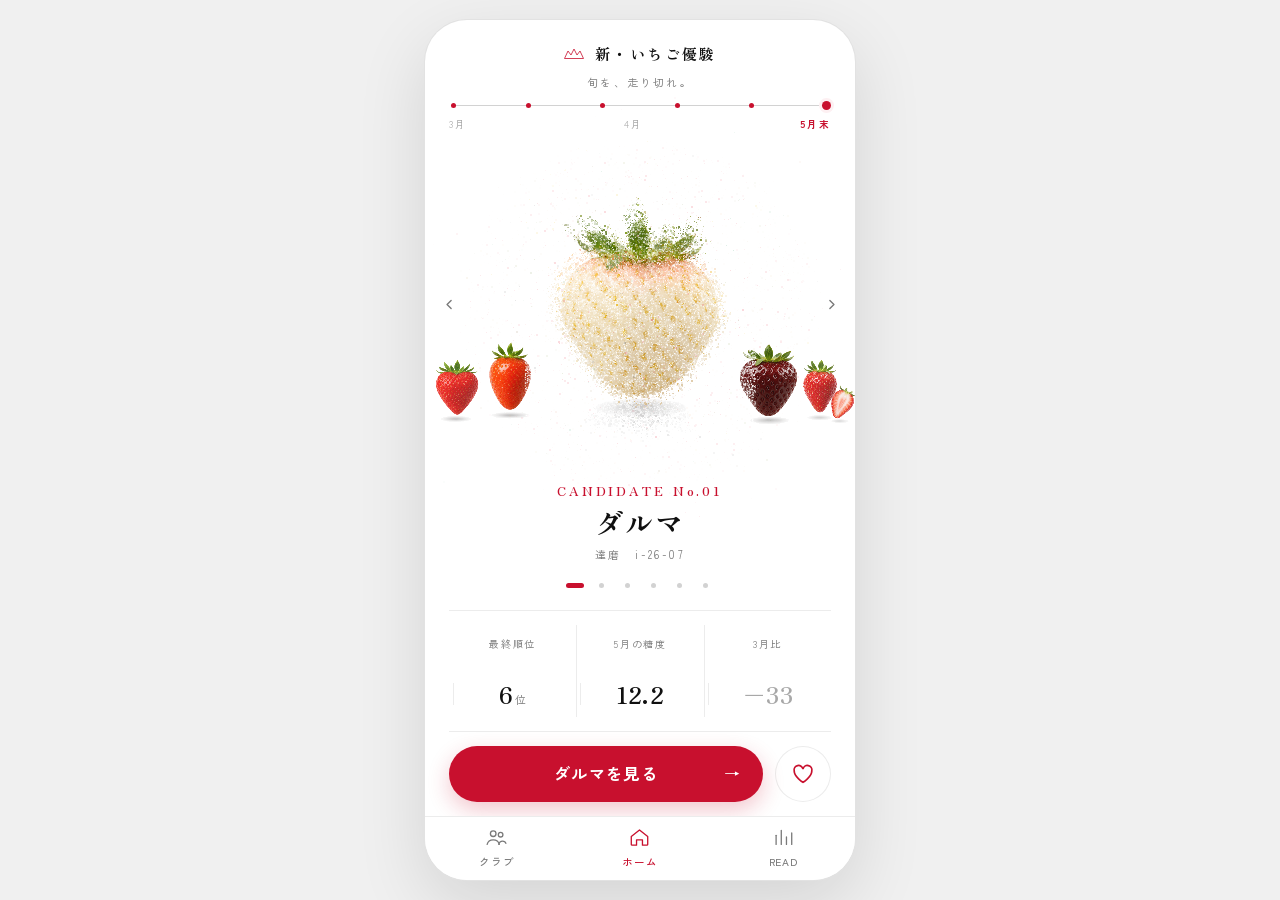
==== index.html @ 38592ac4 "いちご券を「購入する」に、クラブの記事とオーナーズクラブ会員証を追加 ・券は発行→購入。1口10円・100口＝¥1,000（券面の「合計100口 ★★★1,000円」と辻褄を合わせた）。   当たって" ====
<!DOCTYPE html>
<html lang="ja">
<head>
<meta charset="utf-8">
<meta name="viewport" content="width=device-width,initial-scale=1,viewport-fit=cover,maximum-scale=1,minimum-scale=1,user-scalable=no">
<meta name="theme-color" content="#ffffff">
<title>新・いちご優駿 ｜ 旬を、走り切れ。</title>
<link rel="manifest" href="manifest.json">
<link rel="apple-touch-icon" href="img/icon-192.png">
<meta name="apple-mobile-web-app-capable" content="yes">
<meta name="apple-mobile-web-app-status-bar-style" content="default">
<meta name="apple-mobile-web-app-title" content="新・いちご優駿">
<link rel="preconnect" href="https://fonts.googleapis.com"><link rel="preconnect" href="https://fonts.gstatic.com" crossorigin>
<link href="https://fonts.googleapis.com/css2?family=Zen+Old+Mincho:wght@700;900&family=Zen+Kaku+Gothic+New:wght@400;500;700;900&display=swap" rel="stylesheet">
<link rel="stylesheet" href="ui.css?v=110">
</head>
<body>
<script>if(new URLSearchParams(location.search).get("still")==="1")document.documentElement.className="still";</script>
<div id="shell">
  <div id="grid"></div>
  <div id="deco"></div>
  <canvas id="photo"></canvas>
  <canvas id="field"></canvas>

  <main id="views">
    <section class="view" id="v-home"></section>
    <section class="view" id="v-dex"></section>
    <section class="view" id="v-club"></section>
    <section class="view" id="v-team"></section>
    <section class="view" id="v-post"></section>
    <section class="view" id="v-about"></section>
  </main>

  <nav id="tabs">
    <button data-go="club"><svg viewBox="0 0 28 22"><circle cx="10" cy="7" r="3.4"/><circle cx="19" cy="8.2" r="2.8"/><path d="M2.6 20c.8-3.6 3.6-5.6 7.4-5.6s6.6 2 7.4 5.6"/><path d="M16.8 20c.5-2.5 2.2-4 4.6-4 2 0 3.5 1 4 2.8"/></svg><span>クラブ</span><i></i></button>
    <button data-go="home"><svg viewBox="0 0 28 22"><path d="M4 10.5 14 2.5l10 8V20a1 1 0 0 1-1 1h-5.4v-6.6h-7.2V21H5a1 1 0 0 1-1-1z"/></svg><span>ホーム</span><i></i></button>
    <button data-go="about"><svg viewBox="0 0 28 22"><path d="M5 20V9"/><path d="M11.3 20V3"/><path d="M17.6 20v-9"/><path d="M24 20V6"/></svg><span>READ</span><i></i></button>
  </nav>
  <div id="toast"></div>
</div>
<script src="data.js?v=110"></script>
<script src="field.js?v=90"></script>
<script src="app.js?v=110"></script>
</body>
</html>
---- ui.css ----
/* =========================================================================
   新・いちご優駿 ｜ 旬を、走り切れ。
   考え方：1画面に1つの仕事。飾りを足さず、余白と大きさで見せる。
   ・書体は2つ（見出し＝Zen Old Mincho／それ以外＝Zen Kaku Gothic New）
   ・色は白・墨の階調1本・赤1色
   ・押せるものは44px以上、押した瞬間に必ず反応する
   ========================================================================= */
:root{
  --ink:#101010; --g1:#4a4a4a; --g2:#7a7a7a; --g3:#a8a8a8; --g4:#d2d2d2;
  --line:#ececec; --pale:#f6f6f6; --rd:#c8102e; --rd-d:#a50d26; --rd-bg:#fdf0f2;
  --serif:"Zen Old Mincho",serif;
  --sans:"Zen Kaku Gothic New","Hiragino Sans",sans-serif;
  --fs-fine:11px; --fs-sm:12.5px; --fs-copy:14px; --fs-lead:16px;
  --fs-head:22px; --fs-disp:30px;
  --lh-body:1.85; --lh-head:1.4;
  --t-s:.12s; --t-m:.24s; --t-l:.44s;
  --ez:cubic-bezier(.25,.46,.45,.94);
  --ez-o:cubic-bezier(.16,1,.3,1);
  --pad:24px; --tap:44px; --safeb:env(safe-area-inset-bottom,0px); --nav:64px;
}
*{box-sizing:border-box;margin:0;padding:0;-webkit-tap-highlight-color:transparent}
html{-webkit-text-size-adjust:100%;text-size-adjust:100%}
html,body{height:100%;overflow:hidden;overscroll-behavior:none;touch-action:manipulation}
body{background:#fff;color:var(--ink);font-family:var(--sans);
  font-size:var(--fs-copy);line-height:var(--lh-body);letter-spacing:.03em;
  -webkit-font-smoothing:antialiased;overscroll-behavior:none;font-feature-settings:"palt" 1}
button{font:inherit;color:inherit;background:none;border:0;cursor:pointer;touch-action:manipulation}
::selection{background:var(--rd);color:#fff}

#shell{position:relative;width:100%;max-width:430px;margin:0 auto;height:100dvh;background:#fff;overflow:hidden;
  display:flex;flex-direction:column}
@media(min-width:900px){
  body{display:flex;align-items:center;justify-content:center;background:#f0f0f0;padding:20px 0}
  #shell{height:min(900px,calc(100dvh - 40px));border-radius:42px;
    box-shadow:0 0 0 1px #e2e2e2,0 24px 70px rgba(0,0,0,.12)}
}
#grid,#deco{display:none}
#photo,#field{position:absolute;inset:0;width:100%;height:100%;display:block;pointer-events:none}
#photo{z-index:2}#field{z-index:3}

/* 画面 */
#views{position:relative;flex:1;min-height:0;z-index:10}
.view{position:absolute;inset:0;display:flex;flex-direction:column;overflow:hidden;
  opacity:0;visibility:hidden;transform:translateY(6px);
  transition:opacity var(--t-m) var(--ez),transform var(--t-m) var(--ez-o),visibility var(--t-m)}
.view.on{opacity:1;visibility:visible;transform:none}
.view.out{opacity:0;transform:translateY(-6px);transition-duration:var(--t-s)}
.scroll{flex:1;min-height:0;overflow-y:auto;-webkit-overflow-scrolling:touch;overscroll-behavior:contain}
.scroll::-webkit-scrollbar{display:none}
.pad{padding:0 var(--pad)}

/* 文字 */
.kicker{font-size:var(--fs-fine);letter-spacing:.28em;color:var(--g3);font-weight:500}
h1.disp{font-family:var(--serif);font-size:var(--fs-disp);font-weight:900;line-height:1.3;letter-spacing:.02em}
h2.head{font-family:var(--serif);font-size:var(--fs-head);font-weight:700;line-height:var(--lh-head);letter-spacing:.02em}
p.body{font-size:var(--fs-copy);line-height:var(--lh-body);color:var(--g1)}
.num{font-variant-numeric:tabular-nums;font-feature-settings:"tnum" 1}

/* ボタン */
.btn{display:flex;width:100%;align-items:center;justify-content:center;position:relative;
  height:56px;border-radius:28px;background:var(--rd);color:#fff;
  font-size:var(--fs-lead);font-weight:700;letter-spacing:.08em;
  box-shadow:0 8px 22px rgba(200,16,46,.24);transition:transform var(--t-s) var(--ez),box-shadow var(--t-m) var(--ez)}
.btn:active{transform:scale(.97);box-shadow:0 4px 12px rgba(200,16,46,.2)}
.btn .ar{position:absolute;right:22px;font-weight:400}
.btn.ghost{background:#fff;color:var(--ink);box-shadow:inset 0 0 0 1px var(--g4)}
.btn.ghost:active{background:var(--pale)}
.icbtn{width:56px;height:56px;flex:none;border-radius:50%;background:#fff;color:var(--rd);
  display:flex;align-items:center;justify-content:center;box-shadow:inset 0 0 0 1px var(--line);
  transition:transform var(--t-s) var(--ez),background var(--t-m) var(--ez),box-shadow var(--t-m) var(--ez)}
.icbtn svg{width:22px;height:20px;fill:none;stroke:currentColor;stroke-width:1.7}
.icbtn:active{transform:scale(.92)}
.icbtn.on{background:var(--rd-bg);box-shadow:inset 0 0 0 1px var(--rd)}
.icbtn.on svg{fill:var(--rd)}
.cta{display:flex;gap:12px;align-items:center}

/* ナビ */
#tabs{position:relative;z-index:26;flex:none;height:calc(var(--nav) + var(--safeb));
  padding-bottom:var(--safeb);display:flex;align-items:center;border-top:1px solid var(--line);background:#fff}
body.nofoot #tabs{display:none}
#tabs button{flex:1;display:flex;flex-direction:column;align-items:center;gap:4px;min-height:var(--tap);
  color:var(--g2);transition:color var(--t-m) var(--ez)}
#tabs svg{width:23px;height:22px;fill:none;stroke:currentColor;stroke-width:1.6;
  stroke-linecap:round;stroke-linejoin:round;transition:transform var(--t-s) var(--ez)}
#tabs button:active svg{transform:scale(.88)}
#tabs span{font-size:10.5px;letter-spacing:.08em;font-weight:500}
#tabs button i{display:none}
#tabs .on{color:var(--rd)}

/* =========================================================================
   HOME
   ========================================================================= */
#v-home{padding-top:calc(14px + env(safe-area-inset-top,0px))}
.hwrap{flex:1;min-height:0;display:flex;flex-direction:column}
.hbar{flex:none;display:flex;align-items:center;justify-content:center;gap:10px;padding:6px 0 2px}
.hbar svg{width:22px;height:13px;fill:none;stroke:var(--rd);stroke-width:1.6}
.hbar b{font-family:var(--serif);font-size:15px;font-weight:700;letter-spacing:.16em}
.hsub{flex:none;text-align:center;font-size:var(--fs-fine);letter-spacing:.2em;color:var(--g2);margin-top:2px}

/* レースの進行（3月→5月末） */
.rbar{flex:none;margin:9px var(--pad) 0}
.rail{position:relative;height:9px}
.rail::before{content:"";position:absolute;left:4.5px;right:4.5px;top:4px;height:1px;background:var(--g4)}
.rail b{position:absolute;top:2px;width:5px;height:5px;margin-left:-2.5px;border-radius:50%;
  background:#fff;box-shadow:inset 0 0 0 1px var(--g4)}
.rail b.on{background:var(--rd);box-shadow:none}
.rail b.last{top:0;width:9px;height:9px;margin-left:-4.5px;background:var(--rd);box-shadow:0 0 0 3px var(--rd-bg)}
.rms{display:flex;justify-content:space-between;margin-top:6px;
  font-size:9.5px;letter-spacing:.2em;color:var(--g3)}
.rms .on{color:var(--rd);font-weight:700}

.stagewrap{flex:1;min-height:0;position:relative;margin-top:-4px}
.stagewrap .stage{position:absolute;inset:0}
.hits{position:absolute;inset:0;z-index:17;pointer-events:none}
.hits .hit{pointer-events:auto;position:absolute;top:8%;height:74%;border-radius:16px;
  transition:opacity var(--t-s) var(--ez)}
.hits .hit:active{opacity:.5}
.chev{position:absolute;top:50%;margin-top:-22px;z-index:18;width:var(--tap);height:var(--tap);
  border-radius:50%;display:flex;align-items:center;justify-content:center;color:var(--g2);
  transition:background var(--t-m) var(--ez),transform var(--t-s) var(--ez)}
.chev:active{background:var(--pale);transform:scale(.9)}
.chev.l{left:2px}.chev.r{right:2px}
.chev svg{width:13px;height:17px;fill:none;stroke:currentColor;stroke-width:1.7;stroke-linecap:round;stroke-linejoin:round}

/* 名前と番号 */
.hname{flex:none;text-align:center;padding:0 var(--pad)}
.hname .no{font-family:var(--serif);font-size:13px;letter-spacing:.22em;color:var(--rd);font-weight:700}
.hname .nm{font-family:var(--serif);font-size:28px;font-weight:900;letter-spacing:.06em;line-height:1.25;margin-top:2px}
.hname .kj{font-size:var(--fs-fine);letter-spacing:.22em;color:var(--g2);margin-top:4px}
.hdots{flex:none;display:flex;justify-content:center;gap:0;margin-top:8px}
.hdots button{width:26px;height:26px;display:flex;align-items:center;justify-content:center}
.hdots button::after{content:"";width:5px;height:5px;border-radius:50%;background:var(--g4);
  transition:background var(--t-m) var(--ez),width var(--t-m) var(--ez)}
.hdots button.on::after{background:var(--rd);width:18px;border-radius:3px}

/* 3つの数値 */
.hstat{flex:none;display:grid;grid-template-columns:repeat(3,1fr);margin:12px var(--pad) 0;
  border-top:1px solid var(--line);border-bottom:1px solid var(--line)}
.hstat div{padding:12px 4px;text-align:center;position:relative}
.hstat div+div::before{content:"";position:absolute;left:0;top:14px;bottom:14px;width:1px;background:var(--line)}
.hstat .k{font-size:10px;letter-spacing:.16em;color:var(--g2)}
.hstat .v{font-family:var(--serif);font-size:24px;font-weight:700;line-height:1.1;margin-top:3px}
.hstat .v em{font-style:normal;font-size:11px;color:var(--g2);margin-left:2px;font-family:var(--sans);font-weight:400}
.hstat .v.w{color:var(--rd)}
.hstat .v.up{color:var(--rd)}
.hstat .v.dn{color:var(--g3)}
.hname .no.w{letter-spacing:.18em}
.hfoot{flex:none;padding:14px var(--pad) 14px}

/* =========================================================================
   図鑑
   ========================================================================= */
#v-dex{padding-top:calc(8px + env(safe-area-inset-top,0px))}
.dbar{flex:none;display:flex;align-items:center;justify-content:space-between;padding:0 16px;height:44px}
.dbar button{display:flex;align-items:center;gap:7px;min-height:var(--tap);padding:0 8px;
  font-size:var(--fs-sm);color:var(--g1);transition:opacity var(--t-m) var(--ez)}
.dbar button:active{opacity:.5}
.dbar svg{width:15px;height:15px;fill:none;stroke:currentColor;stroke-width:1.7;stroke-linecap:round;stroke-linejoin:round}
.dhero{flex:none;height:118px;position:relative}
.dhero .stage{position:absolute;left:30%;right:30%;top:0;bottom:0}
.dhead{flex:none;padding:2px var(--pad) 0;text-align:center}
.dhead .no{font-family:var(--serif);font-size:12px;letter-spacing:.22em;color:var(--rd);font-weight:700}
.dhead .nm{font-family:var(--serif);font-size:24px;font-weight:900;letter-spacing:.06em;margin-top:1px}
.dhead .cp{font-family:var(--serif);font-size:14.5px;font-weight:700;color:var(--g1);margin-top:4px;line-height:1.5}

/* セグメント */
.seg{flex:none;display:flex;margin:12px var(--pad) 0;background:var(--pale);border-radius:12px;padding:3px;position:relative}
.seg button{flex:1;min-height:40px;border-radius:10px;font-size:var(--fs-sm);font-weight:700;
  color:var(--g2);position:relative;z-index:2;transition:color var(--t-m) var(--ez)}
.seg button.on{color:var(--rd)}
.seg .ink{position:absolute;top:3px;bottom:3px;border-radius:10px;background:#fff;z-index:1;
  box-shadow:0 1px 3px rgba(0,0,0,.1);transition:transform var(--t-m) var(--ez-o),width var(--t-m) var(--ez-o)}
.seg.q4 button{font-size:12px;letter-spacing:0}
.dhead .no.w{letter-spacing:.14em}
.dbody{flex:1;min-height:0;overflow-y:auto;-webkit-overflow-scrolling:touch;overscroll-behavior:contain;padding:0 var(--pad)}
.dbody::-webkit-scrollbar{display:none}
.dfoot{flex:none;padding:10px var(--pad) 14px;background:#fff;position:relative}
.dfoot::before{content:'';position:absolute;left:0;right:0;bottom:100%;height:24px;
  background:linear-gradient(rgba(255,255,255,0),#fff);pointer-events:none}

/* 経過 — 春をどう走ったか */
.runs{margin-top:14px}
.rhd{display:flex;align-items:baseline;justify-content:space-between;padding-bottom:9px;border-bottom:1px solid var(--line)}
.rhd b{font-family:var(--serif);font-size:15px;font-weight:700;letter-spacing:.04em}
.rhd span{font-size:10px;letter-spacing:.14em;color:var(--g3);font-variant-numeric:tabular-nums}
.rchart{display:block;width:100%;height:auto;margin-top:10px;overflow:visible}
.rchart .g{stroke:var(--line);stroke-width:1}
.rchart .v{stroke:var(--line);stroke-width:1;stroke-dasharray:2 4}
.rchart .rk{font-family:var(--sans);font-size:9px;fill:var(--g3);text-anchor:end}
.rchart .mo{font-family:var(--sans);font-size:10px;fill:var(--g2);text-anchor:middle;letter-spacing:.1em}
.rchart .o{fill:none;stroke:var(--g4);stroke-width:1.2;stroke-linejoin:round;stroke-linecap:round}
.rchart .me{fill:none;stroke:var(--rd);stroke-width:2.2;stroke-linejoin:round;stroke-linecap:round;
  stroke-dasharray:900;stroke-dashoffset:900;transition:stroke-dashoffset 1.1s var(--ez-o)}
.runs.go .rchart .me{stroke-dashoffset:0}
.rchart .d{fill:var(--rd);opacity:0;transition:opacity var(--t-m) var(--ez)}
.runs.go .rchart .d{opacity:1;transition-delay:.5s}
.rchart .d.last{fill:#fff;stroke:var(--rd);stroke-width:2.4}
.rsum{display:grid;grid-template-columns:repeat(4,1fr);margin-top:12px;
  border-top:1px solid var(--line);border-bottom:1px solid var(--line)}
.rsum div{padding:10px 2px;text-align:center;position:relative}
.rsum div+div::before{content:"";position:absolute;left:0;top:12px;bottom:12px;width:1px;background:var(--line)}
.rsum span{display:block;font-size:9.5px;letter-spacing:.14em;color:var(--g2)}
.rsum b{display:block;font-family:var(--serif);font-size:19px;font-weight:700;margin-top:2px;
  line-height:1.2;font-variant-numeric:tabular-nums}
.rsum b.w,.rsum b.up{color:var(--rd)}
.rsum b.dn{color:var(--g3)}
.legs{margin-top:16px;border-top:1px solid var(--line)}
.legs div{display:grid;grid-template-columns:46px 1fr 40px 38px;align-items:center;
  padding:10px 0;border-bottom:1px solid var(--line)}
.legs .dt{font-size:11px;color:var(--g2);font-variant-numeric:tabular-nums}
.legs .tt{font-size:12px;color:var(--g1)}
.legs .sc{font-size:13px;font-weight:700;text-align:right;font-variant-numeric:tabular-nums}
.legs .rr{font-size:12px;color:var(--g2);text-align:right;font-variant-numeric:tabular-nums}
.legs .on{background:var(--rd-bg);margin:0 -8px;padding-left:8px;padding-right:8px;border-radius:8px;border-bottom-color:transparent}
.legs .on .tt,.legs .on .dt{color:var(--rd)}
.legs .on .sc,.legs .on .rr{color:var(--rd);font-weight:700}

/* 能力 */
.ahd{display:flex;align-items:baseline;justify-content:space-between;margin-top:14px;
  padding-bottom:9px;border-bottom:1px solid var(--line)}
.ahd b{font-family:var(--serif);font-size:15px;font-weight:700;letter-spacing:.04em}
.ahd span{font-size:10px;letter-spacing:.14em;color:var(--g3);font-variant-numeric:tabular-nums}
.radarbox{margin-top:6px}
.radar{display:block;width:74%;max-width:250px;margin:0 auto;height:auto;overflow:visible}
.radar .web{fill:none;stroke:var(--line);stroke-width:1}
.radar .ax{stroke:var(--line);stroke-width:1}
.radar .area{fill:rgba(200,16,46,.12);stroke:var(--rd);stroke-width:1.6;stroke-linejoin:round}
.radar .dot{fill:var(--rd)}
.radar .rn{font-family:var(--sans);font-size:9.5px;fill:var(--g2)}
.radar .rv{font-family:var(--serif);font-size:16px;fill:var(--rd);font-weight:700}
.vrow{display:grid;grid-template-columns:36px 1fr 26px;align-items:center;gap:9px;padding:5px 0}
.vrow .k{font-size:12px;color:var(--g1)}
.vrow .bar{height:6px;border-radius:3px;background:var(--pale);overflow:hidden;position:relative}
.vrow .bar i{position:absolute;inset:0 auto 0 0;width:0;border-radius:3px;background:var(--rd);
  transition:width .9s var(--ez-o)}
.vrow .v{font-family:var(--sans);font-size:13px;font-weight:700;text-align:right;font-variant-numeric:tabular-nums}
.note{font-size:12.5px;line-height:1.85;color:var(--g1);margin-top:14px}
.dl{margin-top:16px;border-top:1px solid var(--line)}
.dl div{display:flex;align-items:baseline;justify-content:space-between;padding:11px 0;border-bottom:1px solid var(--line)}
.dl span{font-size:12px;color:var(--g2)}
.dl b{font-family:var(--sans);font-size:14px;font-weight:700;font-variant-numeric:tabular-nums}

/* 血統 */
.tree{position:relative;margin-top:10px}
.tree .gen,.tree .gen2,.tree .gen3{display:flex;position:relative;z-index:2}
.tree .gen{justify-content:space-between}
.tree .gen2{justify-content:space-around;margin-top:16px}
.tree .gen3{justify-content:center;margin-top:16px}
.node{text-align:center;min-width:var(--tap);padding:2px;transition:transform var(--t-s) var(--ez)}
.node:active{transform:scale(.92)}
.node .cap{font-size:9.5px;color:var(--g2);margin-bottom:5px}
.node .ph{width:46px;height:46px;border-radius:50%;margin:0 auto;background:#fff center/74% no-repeat;
  box-shadow:inset 0 0 0 1px var(--line);transition:box-shadow var(--t-m) var(--ez)}
.node.p .ph{width:54px;height:54px}
.node.me .ph{width:66px;height:66px;box-shadow:inset 0 0 0 1.5px var(--rd),0 0 0 6px rgba(200,16,46,.06)}
.node .nm{font-size:8px;letter-spacing:.1em;color:var(--g3);margin-top:4px}
.node.me .nm{font-family:var(--serif);font-size:15px;color:var(--rd);font-weight:700;margin-top:5px;letter-spacing:.04em}
.node.sel .ph{box-shadow:inset 0 0 0 1.5px var(--rd),0 0 0 6px rgba(200,16,46,.09)}
.tree svg.link{position:absolute;left:0;top:0;width:100%;pointer-events:none;overflow:visible;z-index:1}
.tree svg.link path{fill:none;stroke:var(--g4);stroke-width:1;
  stroke-dasharray:var(--len,600);stroke-dashoffset:var(--len,600);
  transition:stroke-dashoffset .9s var(--ez-o)}
.tree svg.link path.r{stroke:var(--rd)}
.tree.on svg.link path{stroke-dashoffset:0}
.gcard{margin-top:18px;border-radius:14px;background:var(--pale);padding:14px 16px}
.gcard .t{font-size:13px;font-weight:700}
.gcard .t b{font-family:var(--sans);font-size:10px;letter-spacing:.16em;color:var(--rd);font-weight:700;margin-right:8px}
.gcard .d{font-size:12px;line-height:1.8;color:var(--g1);margin-top:5px}
.inh{display:grid;grid-template-columns:1fr 1fr;gap:14px;margin-top:16px}
.inh h5{font-size:10px;letter-spacing:.12em;color:var(--g2);font-weight:500;margin-bottom:7px}
.inh li{list-style:none;display:flex;align-items:center;gap:9px;padding:3px 0;font-size:13px}
.inh .r{text-align:right}
.inh .r h5{text-align:right}
.inh .r li{flex-direction:row-reverse}
.inh .ic{width:20px;flex:none;display:flex;align-items:center;justify-content:center}
.inh .ic svg{width:18px;height:18px;fill:none;stroke:var(--rd);stroke-width:1.5;stroke-linecap:round}
.hint{text-align:center;font-size:11px;color:var(--g3);margin-top:14px}

/* 育種者 */
.brd{display:grid;grid-template-columns:124px 1fr;gap:14px;margin-top:14px}
.brd .ph{width:124px;height:172px;border-radius:10px;background:var(--pale) center/cover no-repeat;position:relative;overflow:hidden}
.brd .ph::after{content:"";position:absolute;left:0;right:0;bottom:0;height:50%;
  background:linear-gradient(rgba(0,0,0,0),rgba(0,0,0,.4))}
.brd .ph em{position:absolute;left:10px;bottom:11px;z-index:2;font-style:normal;color:#fff;
  font-family:var(--serif);font-size:12px;line-height:1.6;letter-spacing:.04em;text-shadow:0 1px 5px rgba(0,0,0,.5)}
.brd .role{font-size:10px;letter-spacing:.14em;color:var(--g2)}
.brd .nm{font-family:var(--serif);font-size:21px;font-weight:900;letter-spacing:.06em;margin-top:2px;line-height:1.2}
.brd .ro{font-size:9px;letter-spacing:.2em;color:var(--g3);margin-top:3px}
.brd .qt{font-family:var(--serif);font-size:14px;font-weight:700;margin-top:10px;line-height:1.6}
.btext{font-size:12.5px;line-height:1.85;color:var(--g1);margin-top:12px}
.bstat{display:grid;grid-template-columns:repeat(3,1fr);margin-top:14px;
  border-top:1px solid var(--line);border-bottom:1px solid var(--line)}
.bstat div{padding:11px 4px;text-align:center;position:relative}
.bstat div+div::before{content:"";position:absolute;left:0;top:12px;bottom:12px;width:1px;background:var(--line)}
.bstat .k{font-size:10px;color:var(--g2)}
.bstat .v{font-family:var(--serif);font-size:19px;font-weight:700;margin-top:2px;line-height:1.2;font-variant-numeric:tabular-nums}
.bstat .v em{font-style:normal;font-size:10px;margin-left:1px;font-family:var(--sans);font-weight:400;color:var(--g2)}
.chips{display:flex;gap:6px;flex-wrap:wrap;margin-top:14px}
.chips span{border-radius:999px;padding:6px 12px;font-size:11.5px;color:var(--rd);background:var(--rd-bg)}
.gal{display:grid;grid-template-columns:repeat(3,1fr);gap:8px;margin-top:16px}
.gal .im{height:66px;border-radius:8px;background:var(--pale) center/cover no-repeat}
.gal figcaption{font-size:9.5px;color:var(--g1);margin-top:5px;line-height:1.5}

/* =========================================================================
   クラブ / READ
   ========================================================================= */
.ptop{padding:calc(26px + env(safe-area-inset-top,0px)) var(--pad) 0}
.sec{display:flex;align-items:baseline;justify-content:space-between;margin:28px 0 0;
  padding-bottom:10px;border-bottom:1px solid var(--line)}
.sec b{font-size:10px;letter-spacing:.24em;color:var(--g2);font-weight:500}
.sec span{font-size:11px;color:var(--g3)}
.row{display:flex;align-items:center;gap:12px;padding:13px 0;border-bottom:1px solid var(--line)}
.row .k{font-size:12.5px;color:var(--g1)}
.row .v{margin-left:auto;font-size:13px;font-weight:700;font-variant-numeric:tabular-nums}
.wk{width:13px;height:13px;flex:none;border-radius:3px;box-shadow:inset 0 0 0 1px rgba(0,0,0,.16)}
.club{border-radius:16px;box-shadow:inset 0 0 0 1px var(--line);padding:16px;margin-top:12px}
.club .hd{display:flex;align-items:center;gap:12px}
.club .av{width:46px;height:46px;border-radius:50%;background:var(--pale) center/cover no-repeat;flex:none}
.club .nm{font-family:var(--serif);font-size:15px;font-weight:700}
.club .rl{font-size:10.5px;color:var(--g2);margin-top:2px}
.club .mem{margin-left:auto;text-align:right}
.club .mem b{font-family:var(--serif);font-size:19px;font-weight:700;font-variant-numeric:tabular-nums}
.club .mem span{display:block;font-size:8px;letter-spacing:.18em;color:var(--g3)}
.club p{font-size:12px;line-height:1.85;color:var(--g1);margin-top:11px}
.qa{border-bottom:1px solid var(--line)}
.qa>button{width:100%;display:flex;gap:12px;padding:16px 0;text-align:left;min-height:var(--tap);
  transition:opacity var(--t-m) var(--ez)}
.qa>button:active{opacity:.55}
.qa .q{font-family:var(--serif);font-size:14px;font-weight:700;line-height:1.65}
.qa .pm{margin-left:auto;flex:none;width:12px;height:12px;position:relative;margin-top:7px}
.qa .pm::before,.qa .pm::after{content:"";position:absolute;background:var(--ink);transition:transform var(--t-m) var(--ez)}
.qa .pm::before{left:0;right:0;top:5.5px;height:1px}
.qa .pm::after{top:0;bottom:0;left:5.5px;width:1px}
.qa.open .pm::after{transform:scaleY(0)}
.qa .a{max-height:0;overflow:hidden;transition:max-height var(--t-l) var(--ez-o)}
.qa .a p{font-size:12.5px;line-height:1.85;color:var(--g1);padding:0 0 16px}

#toast{position:absolute;left:50%;bottom:calc(var(--nav) + 24px);transform:translate(-50%,10px);
  z-index:40;background:var(--ink);color:#fff;border-radius:999px;padding:13px 22px;
  font-size:12px;letter-spacing:.06em;opacity:0;pointer-events:none;transition:var(--t-m) var(--ez)}
#toast.on{opacity:1;transform:translate(-50%,0)}

.rise{opacity:0;transform:translateY(10px);transition:opacity var(--t-m) var(--ez),transform var(--t-l) var(--ez-o)}
.rise.on{opacity:1;transform:none}
.fade{animation:fi .45s var(--ez-o) both}
@keyframes fi{from{opacity:0;transform:translateY(6px)}to{opacity:1;transform:none}}
html.still *,html.still *::before,html.still *::after{animation-duration:.01ms!important;transition-duration:.01ms!important;transition-delay:0ms!important}
@media(prefers-reduced-motion:reduce){*,*::before,*::after{animation-duration:.01ms!important;transition-duration:.01ms!important}}

/* =========================================================================
   いちご券 — 印刷した実券（馬券_印刷データ_A3両面）をそのまま画面に
   設計幅640pxを --tw で割り当てて、どの端末でも比率が崩れないようにする
   ========================================================================= */
.tk{width:var(--tw,320px);aspect-ratio:1166 / 730;overflow:hidden;border-radius:3px;background:#dcefe4;
  box-shadow:0 0 0 1px rgba(0,0,0,.10),0 14px 40px rgba(0,0,0,.15)}
.tk img{display:block;width:100%;height:100%;object-fit:cover}
.tkline{display:flex;align-items:baseline;gap:14px;margin-top:12px;
  font-size:12px;color:var(--g2);font-variant-numeric:tabular-nums}
.tkline b{font-family:var(--serif);font-size:15px;font-weight:700;color:var(--ink)}

/* 発券の演出 */
#tkw{position:absolute;inset:0;z-index:60;display:flex;flex-direction:column;
  align-items:center;justify-content:center;padding:0 20px;opacity:0;
  transition:opacity var(--t-m) var(--ez)}
#tkw.on{opacity:1}
#tkw .bkd{position:absolute;inset:0;background:rgba(255,255,255,.94);backdrop-filter:blur(6px)}
#tkw .ring{position:absolute;top:var(--by,50%);left:var(--bx,50%);width:120px;height:120px;margin:-60px 0 0 -60px;
  border-radius:50%;border:2px solid var(--rd);transform:scale(.2);opacity:0}
#tkw.on .ring{animation:ring .6s var(--ez-o) both}
#tkw .ring.b{border-width:8px;opacity:0}
#tkw.on .ring.b{animation:ring .42s var(--ez-o) both}
@keyframes ring{0%{transform:scale(.1);opacity:1}100%{transform:scale(3.4);opacity:0}}
#tkw .burst{position:absolute;top:var(--by,50%);left:var(--bx,50%);width:0;height:0}
#tkw .burst i{position:absolute;width:5px;height:5px;border-radius:50%;background:var(--rd);
  margin:-2.5px 0 0 -2.5px;opacity:0}
#tkw.on .burst i{animation:burst .72s var(--ez-o) both}
@keyframes burst{0%{transform:translate(0,0) scale(1);opacity:1}
  100%{transform:translate(var(--x),var(--y)) scale(0);opacity:0}}
#tkw .stg{position:relative;z-index:2;transform:translateY(150px) scale(.62) rotate(-5deg);opacity:0;
  transition:transform .72s var(--ez-o) .1s,opacity .3s var(--ez) .1s}
#tkw.on .stg{transform:none;opacity:1}
#tkw .shine{position:absolute;inset:0;overflow:hidden;pointer-events:none}
#tkw .shine::after{content:"";position:absolute;top:-40%;bottom:-40%;width:36%;left:-50%;
  background:linear-gradient(100deg,transparent,rgba(255,255,255,.85),transparent);transform:skewX(-18deg)}
#tkw.on .shine::after{animation:shine .9s var(--ez) .34s both}
@keyframes shine{to{left:120%}}
#tkw .msg{position:relative;z-index:2;text-align:center;margin-top:26px;opacity:0;transform:translateY(8px);
  transition:opacity var(--t-m) var(--ez) .42s,transform var(--t-l) var(--ez-o) .42s}
#tkw.on .msg{opacity:1;transform:none}
#tkw .msg b{display:block;font-family:var(--serif);font-size:19px;font-weight:900;letter-spacing:.08em}
#tkw .msg span{display:block;font-size:11px;letter-spacing:.2em;color:var(--g2);margin-top:7px}
#tkw .go{position:relative;z-index:2;margin-top:22px;width:100%;max-width:300px;opacity:0;transform:translateY(8px);
  transition:opacity var(--t-m) var(--ez) .58s,transform var(--t-l) var(--ez-o) .58s}
#tkw.on .go{opacity:1;transform:none}

/* クラブに入るいちご券 */
.mytk{margin-top:14px}
.mytk .cap{display:flex;align-items:baseline;justify-content:space-between;margin-bottom:10px}
.mytk .cap b{font-size:10px;letter-spacing:.24em;color:var(--g2);font-weight:500}
.mytk .cap span{font-size:11px;color:var(--g3);font-variant-numeric:tabular-nums}
.tk .lft{display:flex;flex-direction:column;min-width:0}
#tkw .msg span{display:block;font-size:12px;letter-spacing:.06em;color:var(--g1);margin-top:8px}
#tkw .msg span.id{font-size:11px;letter-spacing:.2em;color:var(--g3);margin-top:5px}
.empt{margin-top:16px;border-radius:14px;background:var(--pale);padding:20px 18px;
  font-size:12.5px;line-height:1.9;color:var(--g2);text-align:center}

/* クラブ一覧：押せる */
button.club{display:block;width:100%;text-align:left;
  transition:background var(--t-m) var(--ez),transform var(--t-s) var(--ez)}
button.club:active{background:var(--pale);transform:scale(.985)}
.club .cv{margin-left:2px;flex:none;color:var(--g3);display:flex;align-items:center}
.club .cv svg{width:13px;height:13px;fill:none;stroke:currentColor;stroke-width:1.7;stroke-linecap:round;stroke-linejoin:round}
.club .mem{margin-left:auto}

/* クラブの中 */
#v-team{padding-top:calc(8px + env(safe-area-inset-top,0px))}
.tpad{padding:6px var(--pad) 0}
.thero{display:flex;align-items:center;gap:14px}
.thero .av{width:66px;height:66px;flex:none;border-radius:50%;background:var(--pale) center/cover no-repeat}
.thero .rl{font-size:11px;color:var(--g2);margin-top:5px}
.lnk{display:flex;align-items:center;gap:12px;width:100%;text-align:left;margin-top:12px;
  padding:14px 16px;border-radius:14px;box-shadow:inset 0 0 0 1px var(--line);
  transition:background var(--t-m) var(--ez),transform var(--t-s) var(--ez)}
.lnk:active{background:var(--pale);transform:scale(.985)}
.lnk .n1{font-family:var(--serif);font-size:15px;font-weight:700}
.lnk .n2{font-size:11px;color:var(--g2);margin-top:3px;font-variant-numeric:tabular-nums}
.lnk svg{margin-left:auto;width:13px;height:13px;flex:none;fill:none;stroke:var(--g3);stroke-width:1.7;stroke-linecap:round;stroke-linejoin:round}
.act{padding:14px 0;border-bottom:1px solid var(--line)}
.act .t{font-family:var(--serif);font-size:14px;font-weight:700}
.act .d{font-size:12px;line-height:1.85;color:var(--g1);margin-top:5px}
.voice{font-family:var(--serif);font-size:16px;font-weight:700;line-height:1.85;margin-top:14px;letter-spacing:.02em}
.lg{display:flex;gap:14px;padding:12px 0;border-bottom:1px solid var(--line)}
.lg .d{flex:none;width:42px;font-size:11.5px;color:var(--rd);font-weight:700;font-variant-numeric:tabular-nums}
.lg .t{font-size:12.5px;line-height:1.8;color:var(--g1)}

/* =========================================================================
   オーナーズクラブ 会員証（ID-1 85.6×54mm）— 券と同じ地紋の紙で作る
   ========================================================================= */
.cd{--u:calc(var(--tw,320px) / 856);position:relative;width:var(--tw,320px);
  aspect-ratio:856 / 540;border-radius:calc(var(--u)*28);overflow:hidden;background:#e9f4ee;
  box-shadow:0 0 0 1px rgba(0,0,0,.10),0 calc(var(--u)*36) calc(var(--u)*90) rgba(0,0,0,.16)}
.cd .cbg{position:absolute;inset:0;background:url(img/plate.jpg) center/cover no-repeat;opacity:.62}
.cd .cbg::after{content:"";position:absolute;inset:0;
  background:linear-gradient(118deg,rgba(255,255,255,.72) 12%,rgba(255,255,255,0) 42%,rgba(255,255,255,.5) 78%)}
.cd .cbar{position:absolute;left:0;right:0;bottom:0;height:calc(var(--u)*14);background:var(--ac,#c8102e)}
.cd .cin{position:absolute;inset:0;display:flex;flex-direction:column;
  padding:calc(var(--u)*46) calc(var(--u)*48) calc(var(--u)*44);color:#0d0d0d}
.cd .ch b{display:block;font-family:var(--serif);font-size:calc(var(--u)*26);font-weight:900;letter-spacing:.08em}
.cd .ch span{display:block;font-size:calc(var(--u)*17);letter-spacing:.34em;color:#4a6357;margin-top:calc(var(--u)*7);font-weight:700}
.cd .cnm{font-family:var(--serif);font-size:calc(var(--u)*62);font-weight:900;letter-spacing:.04em;
  line-height:1.1;margin-top:calc(var(--u)*30)}
.cd .cln{display:flex;align-items:center;gap:calc(var(--u)*14);margin-top:calc(var(--u)*16);
  font-size:calc(var(--u)*24);font-weight:700}
.cd .cln .wk{width:calc(var(--u)*20);height:calc(var(--u)*20);border-radius:calc(var(--u)*5);
  box-shadow:inset 0 0 0 1px rgba(0,0,0,.2)}
.cd .cft{display:flex;justify-content:space-between;align-items:flex-end;margin-top:auto}
.cd .cft span{display:block;font-size:calc(var(--u)*15);letter-spacing:.2em;color:#4a6357;font-weight:700}
.cd .cft b{display:block;font-family:var(--sans);font-size:calc(var(--u)*26);font-weight:700;
  margin-top:calc(var(--u)*5);font-variant-numeric:tabular-nums;letter-spacing:.04em}
.cd .cft div+div{text-align:right}
.mycd{margin-top:14px}

/* 記事へ飛べる行 */
button.act,button.lg{display:block;width:100%;text-align:left;
  transition:background var(--t-m) var(--ez),transform var(--t-s) var(--ez)}
button.act:active,button.lg:active{background:var(--pale);transform:scale(.99)}
button.lg{display:flex;align-items:center}
.act .t{display:flex;align-items:center;gap:8px}
.act .t svg{width:11px;height:11px;flex:none;fill:none;stroke:var(--g3);stroke-width:2;stroke-linecap:round;stroke-linejoin:round}
.lg .cv{margin-left:auto;flex:none;display:flex;align-items:center;color:var(--g3)}
.lg .cv svg{width:12px;height:12px;fill:none;stroke:currentColor;stroke-width:1.8;stroke-linecap:round;stroke-linejoin:round}

/* 記事 */
#v-post{padding-top:calc(8px + env(safe-area-inset-top,0px))}
.phd{display:flex;align-items:baseline;gap:12px;padding-top:4px}
.phd .k{font-size:10px;letter-spacing:.24em;color:var(--rd);font-weight:700}
.phd .dt{font-size:11px;letter-spacing:.14em;color:var(--g3)}
.pby{font-size:11px;letter-spacing:.1em;color:var(--g2);margin-top:12px;
  padding-bottom:14px;border-bottom:1px solid var(--line)}
.ptxt{font-size:13.5px;line-height:2;color:var(--g1);margin-top:16px}
.pnum{display:grid;grid-template-columns:repeat(3,1fr);margin-top:20px;
  border-top:1px solid var(--line);border-bottom:1px solid var(--line)}
.pnum div{padding:12px 4px;text-align:center;position:relative}
.pnum div+div::before{content:"";position:absolute;left:0;top:13px;bottom:13px;width:1px;background:var(--line)}
.pnum span{display:block;font-size:9.5px;letter-spacing:.12em;color:var(--g2)}
.pnum b{display:block;font-family:var(--serif);font-size:17px;font-weight:700;margin-top:3px;
  line-height:1.25;font-variant-numeric:tabular-nums}
.psig{margin-top:24px;padding-top:14px;border-top:1px solid var(--line);
  font-size:11.5px;color:var(--g2);text-align:right}
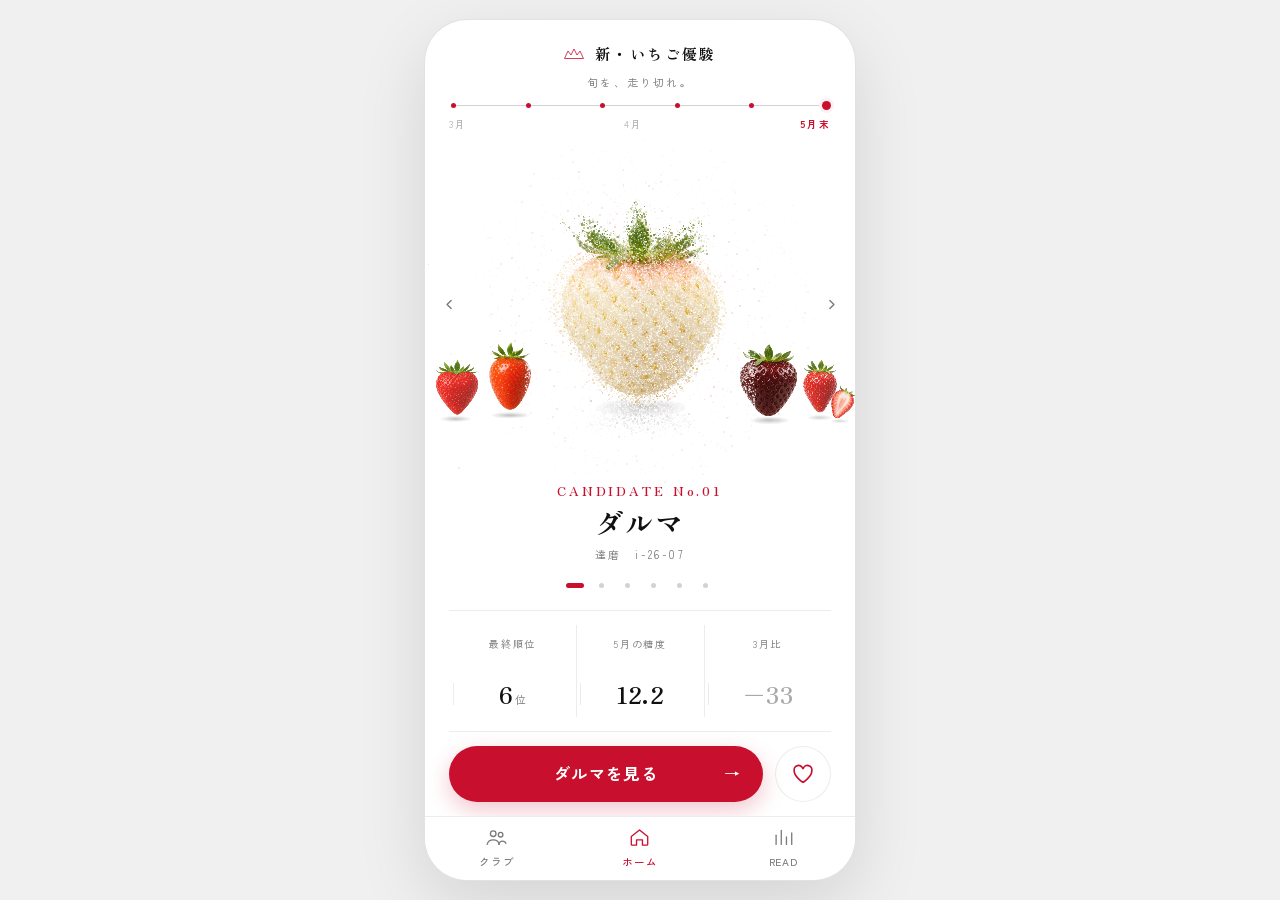
==== commit 6121e3e9: "記事の数値をレースの計測値と突き合わせて1か所修正 Co-Authored-By: Claude Opus 5 <noreply@anthropic.com>" ====
--- a/index.html
+++ b/index.html
@@ -38,7 +38,7 @@
   </nav>
   <div id="toast"></div>
 </div>
-<script src="data.js?v=110"></script>
+<script src="data.js?v=111"></script>
 <script src="field.js?v=90"></script>
 <script src="app.js?v=110"></script>
 </body>
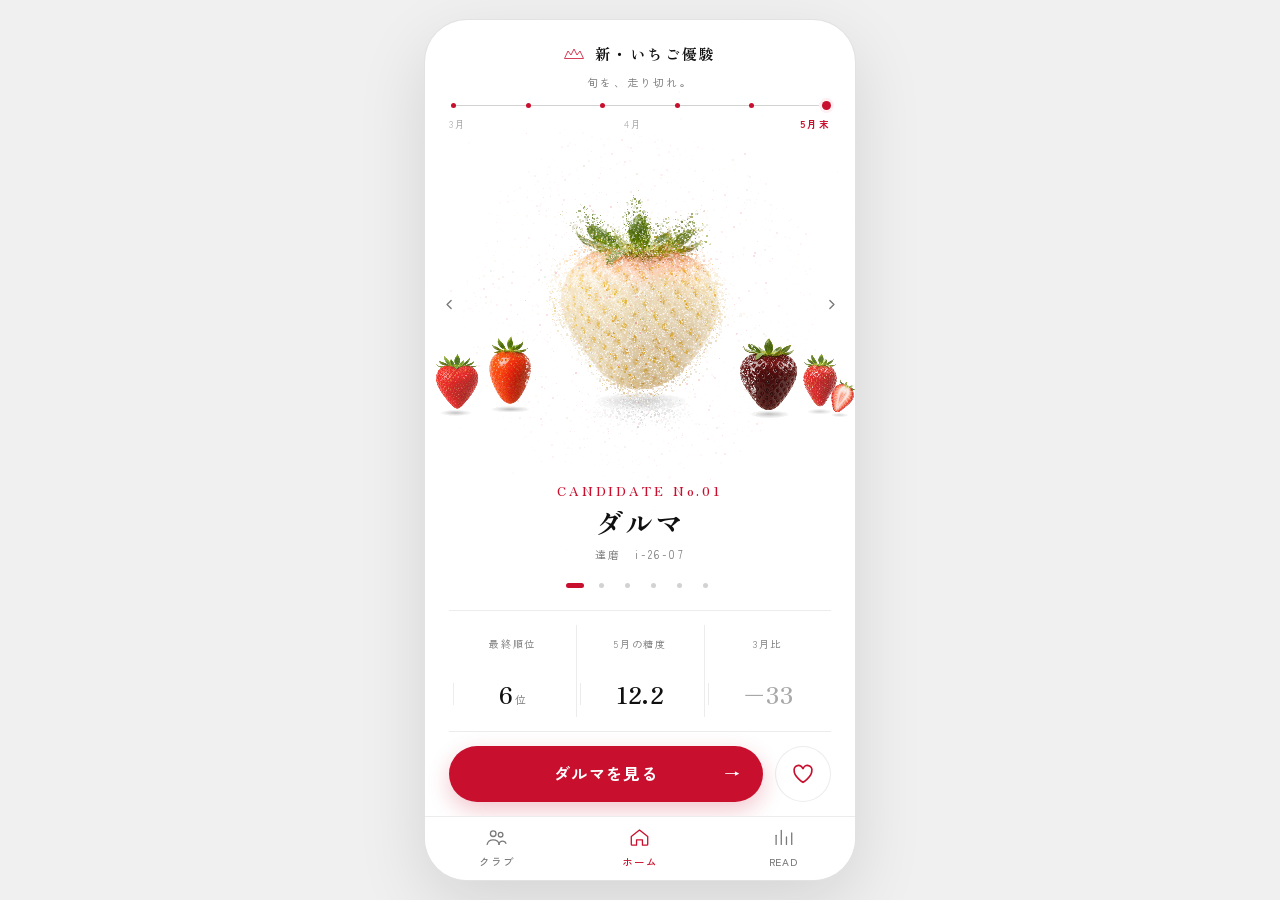
==== commit 0103b483: "読み込みを軽くする（見た目と内容は変えない） ・いちごの元画像 6.7MB → 690KB。1024pxのPNGを384pxのロスレスWebPに。   粒子エンジンは元々320pxに落として使っている" ====
--- a/index.html
+++ b/index.html
@@ -12,7 +12,7 @@
 <meta name="apple-mobile-web-app-title" content="新・いちご優駿">
 <link rel="preconnect" href="https://fonts.googleapis.com"><link rel="preconnect" href="https://fonts.gstatic.com" crossorigin>
 <link href="https://fonts.googleapis.com/css2?family=Zen+Old+Mincho:wght@700;900&family=Zen+Kaku+Gothic+New:wght@400;500;700;900&display=swap" rel="stylesheet">
-<link rel="stylesheet" href="ui.css?v=110">
+<link rel="stylesheet" href="ui.css?v=120">
 </head>
 <body>
 <script>if(new URLSearchParams(location.search).get("still")==="1")document.documentElement.className="still";</script>
@@ -38,8 +38,8 @@
   </nav>
   <div id="toast"></div>
 </div>
-<script src="data.js?v=111"></script>
-<script src="field.js?v=90"></script>
-<script src="app.js?v=110"></script>
+<script src="data.js?v=120"></script>
+<script src="field.js?v=120"></script>
+<script src="app.js?v=120"></script>
 </body>
 </html>
--- a/ui.css
+++ b/ui.css
@@ -439,7 +439,7 @@
 .cd{--u:calc(var(--tw,320px) / 856);position:relative;width:var(--tw,320px);
   aspect-ratio:856 / 540;border-radius:calc(var(--u)*28);overflow:hidden;background:#e9f4ee;
   box-shadow:0 0 0 1px rgba(0,0,0,.10),0 calc(var(--u)*36) calc(var(--u)*90) rgba(0,0,0,.16)}
-.cd .cbg{position:absolute;inset:0;background:url(img/plate.jpg) center/cover no-repeat;opacity:.62}
+.cd .cbg{position:absolute;inset:0;background:url(img/plate.webp) center/cover no-repeat;opacity:.62}
 .cd .cbg::after{content:"";position:absolute;inset:0;
   background:linear-gradient(118deg,rgba(255,255,255,.72) 12%,rgba(255,255,255,0) 42%,rgba(255,255,255,.5) 78%)}
 .cd .cbar{position:absolute;left:0;right:0;bottom:0;height:calc(var(--u)*14);background:var(--ac,#c8102e)}
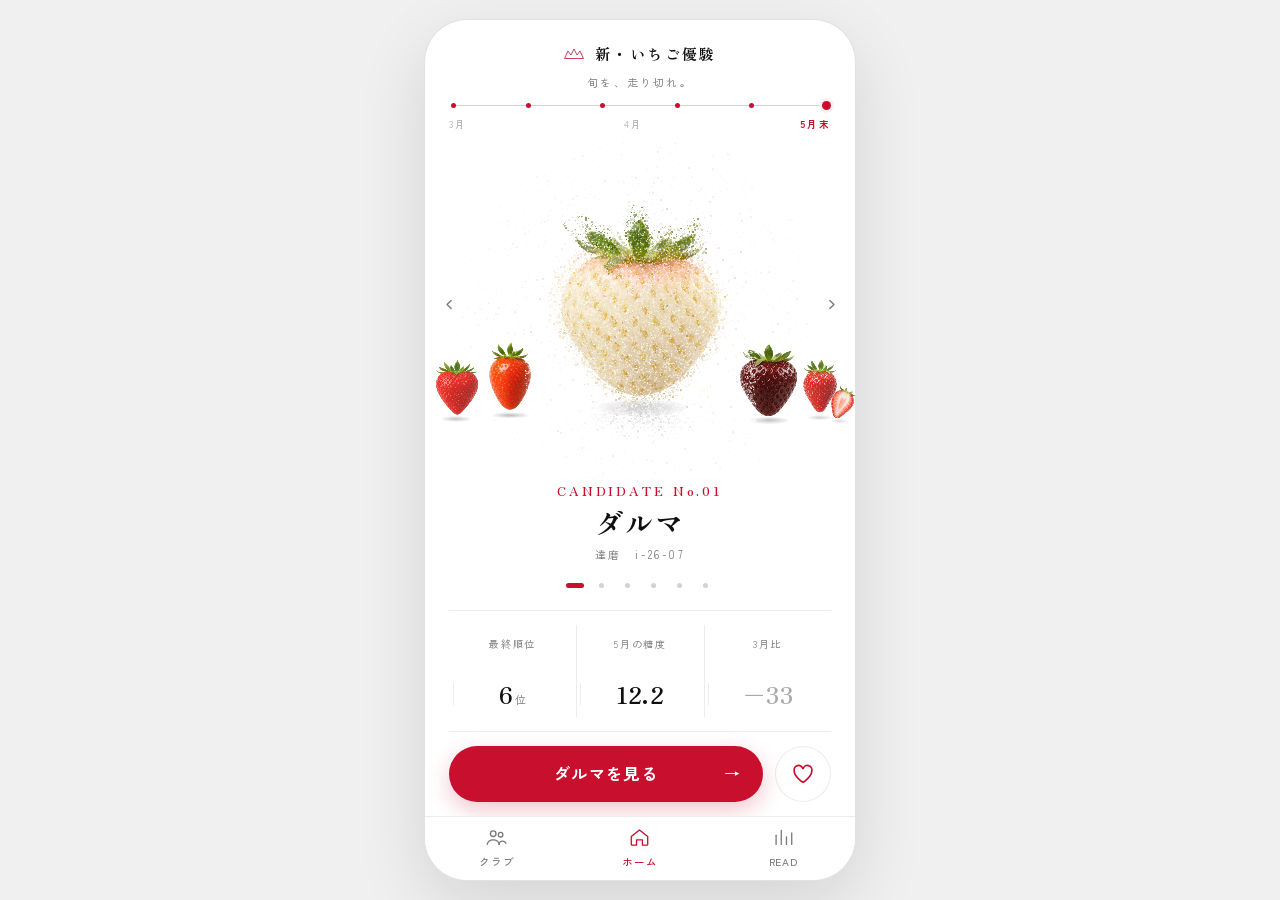
==== commit f88684c9: "いちごの元画像にアルファを持たせて、さらに小さく（690KB → 115KB） 白抜きのシルエットは元のPNGと同じ判定でアルファに焼き込み、 RGBだけ非可逆にした。シルエットはアルファが決めるので" ====
--- a/index.html
+++ b/index.html
@@ -39,7 +39,7 @@
   <div id="toast"></div>
 </div>
 <script src="data.js?v=120"></script>
-<script src="field.js?v=120"></script>
+<script src="field.js?v=121"></script>
 <script src="app.js?v=120"></script>
 </body>
 </html>
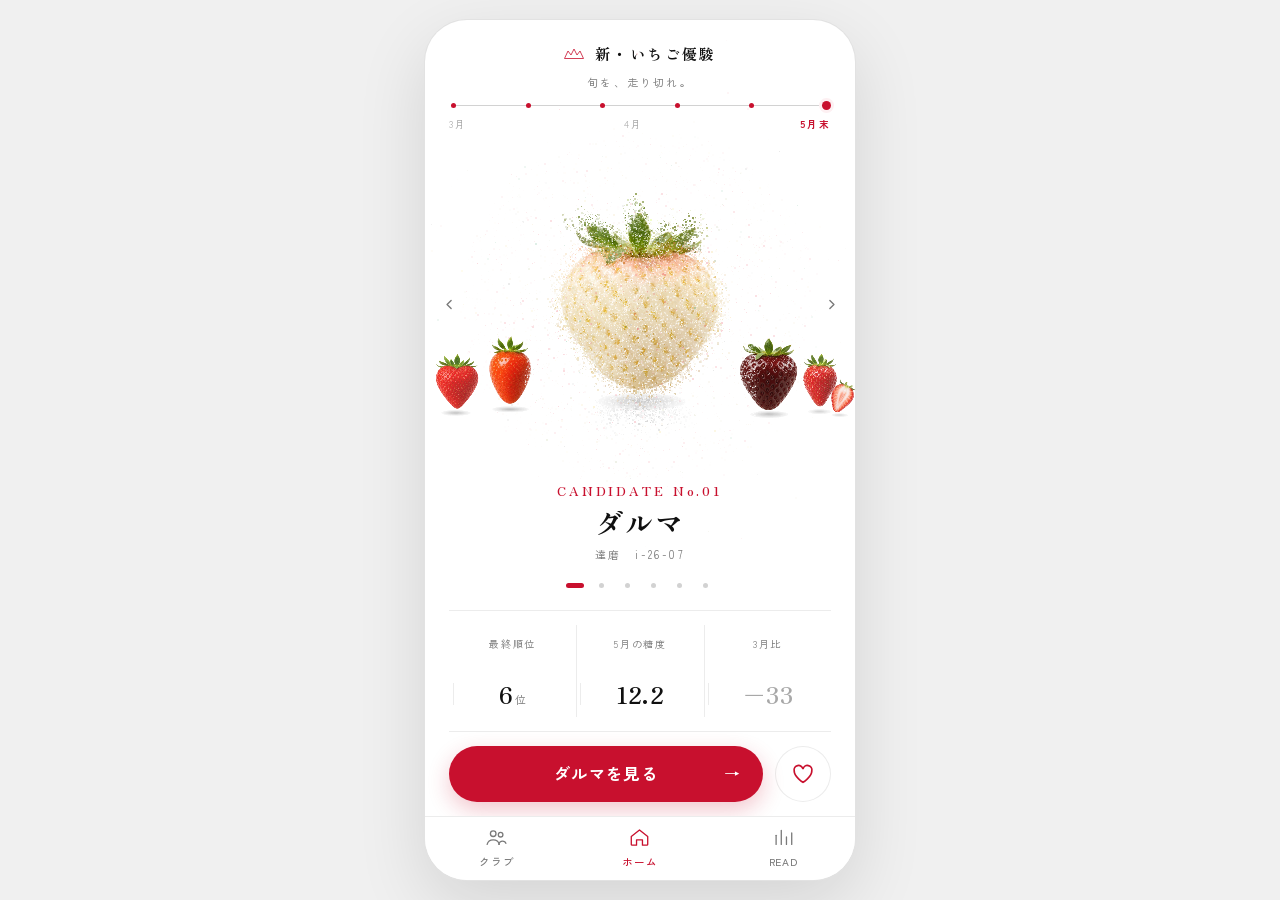
==== commit c55cae98: "フォントの読み込みを描画止めにしない／使っていない太さを外す ・Google Fontsのcssは174KBあり、これを待ってから描画していた。   preload→onloadでstylesheet" ====
--- a/index.html
+++ b/index.html
@@ -11,8 +11,9 @@
 <meta name="apple-mobile-web-app-status-bar-style" content="default">
 <meta name="apple-mobile-web-app-title" content="新・いちご優駿">
 <link rel="preconnect" href="https://fonts.googleapis.com"><link rel="preconnect" href="https://fonts.gstatic.com" crossorigin>
-<link href="https://fonts.googleapis.com/css2?family=Zen+Old+Mincho:wght@700;900&family=Zen+Kaku+Gothic+New:wght@400;500;700;900&display=swap" rel="stylesheet">
-<link rel="stylesheet" href="ui.css?v=120">
+<link rel="preload" as="style" href="https://fonts.googleapis.com/css2?family=Zen+Old+Mincho:wght@700;900&amp;family=Zen+Kaku+Gothic+New:wght@400;500;700&amp;display=swap" onload="this.rel='stylesheet'">
+<noscript><link rel="stylesheet" href="https://fonts.googleapis.com/css2?family=Zen+Old+Mincho:wght@700;900&amp;family=Zen+Kaku+Gothic+New:wght@400;500;700&amp;display=swap"></noscript>
+<link rel="stylesheet" href="ui.css?v=122">
 </head>
 <body>
 <script>if(new URLSearchParams(location.search).get("still")==="1")document.documentElement.className="still";</script>
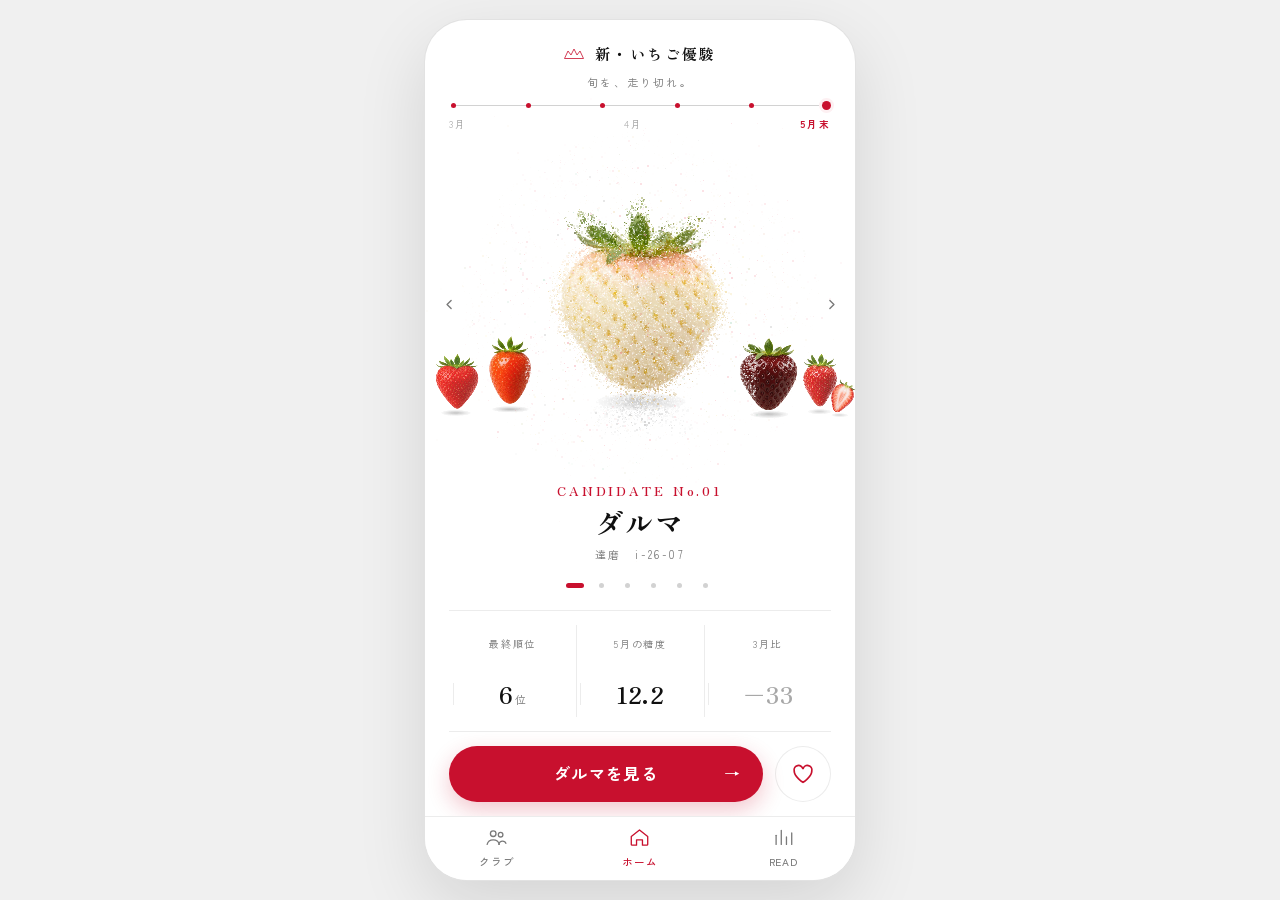
==== commit 34da2af6: "¥1,000の表示とCREDITを削除 ・購入ボタン・発券直後・クラブの説明文・READの出走条件・想定問答から金額の記述を外した ・READ末尾のCREDIT（2027／企画：桑田航希…）を削除 ・" ====
--- a/index.html
+++ b/index.html
@@ -13,7 +13,7 @@
 <link rel="preconnect" href="https://fonts.googleapis.com"><link rel="preconnect" href="https://fonts.gstatic.com" crossorigin>
 <link rel="preload" as="style" href="https://fonts.googleapis.com/css2?family=Zen+Old+Mincho:wght@700;900&amp;family=Zen+Kaku+Gothic+New:wght@400;500;700&amp;display=swap" onload="this.rel='stylesheet'">
 <noscript><link rel="stylesheet" href="https://fonts.googleapis.com/css2?family=Zen+Old+Mincho:wght@700;900&amp;family=Zen+Kaku+Gothic+New:wght@400;500;700&amp;display=swap"></noscript>
-<link rel="stylesheet" href="ui.css?v=122">
+<link rel="stylesheet" href="ui.css?v=130">
 </head>
 <body>
 <script>if(new URLSearchParams(location.search).get("still")==="1")document.documentElement.className="still";</script>
@@ -39,8 +39,8 @@
   </nav>
   <div id="toast"></div>
 </div>
-<script src="data.js?v=120"></script>
+<script src="data.js?v=130"></script>
 <script src="field.js?v=121"></script>
-<script src="app.js?v=120"></script>
+<script src="app.js?v=130"></script>
 </body>
 </html>
--- a/ui.css
+++ b/ui.css
@@ -322,6 +322,11 @@
 .club .mem b{font-family:var(--serif);font-size:19px;font-weight:700;font-variant-numeric:tabular-nums}
 .club .mem span{display:block;font-size:8px;letter-spacing:.18em;color:var(--g3)}
 .club p{font-size:12px;line-height:1.85;color:var(--g1);margin-top:11px}
+.crown{margin-top:14px;border-radius:16px;background:var(--pale);padding:20px 18px 18px;text-align:center}
+.crown .l{font-size:10px;letter-spacing:.2em;color:var(--rd);font-weight:700}
+.crown .n{font-family:var(--serif);font-size:34px;font-weight:900;letter-spacing:.12em;margin-top:8px;line-height:1.15}
+.crown .k{font-size:10.5px;letter-spacing:.12em;color:var(--g2);margin-top:7px}
+.crown p{font-size:12px;line-height:1.85;color:var(--g1);margin-top:12px;text-align:left}
 .qa{border-bottom:1px solid var(--line)}
 .qa>button{width:100%;display:flex;gap:12px;padding:16px 0;text-align:left;min-height:var(--tap);
   transition:opacity var(--t-m) var(--ez)}
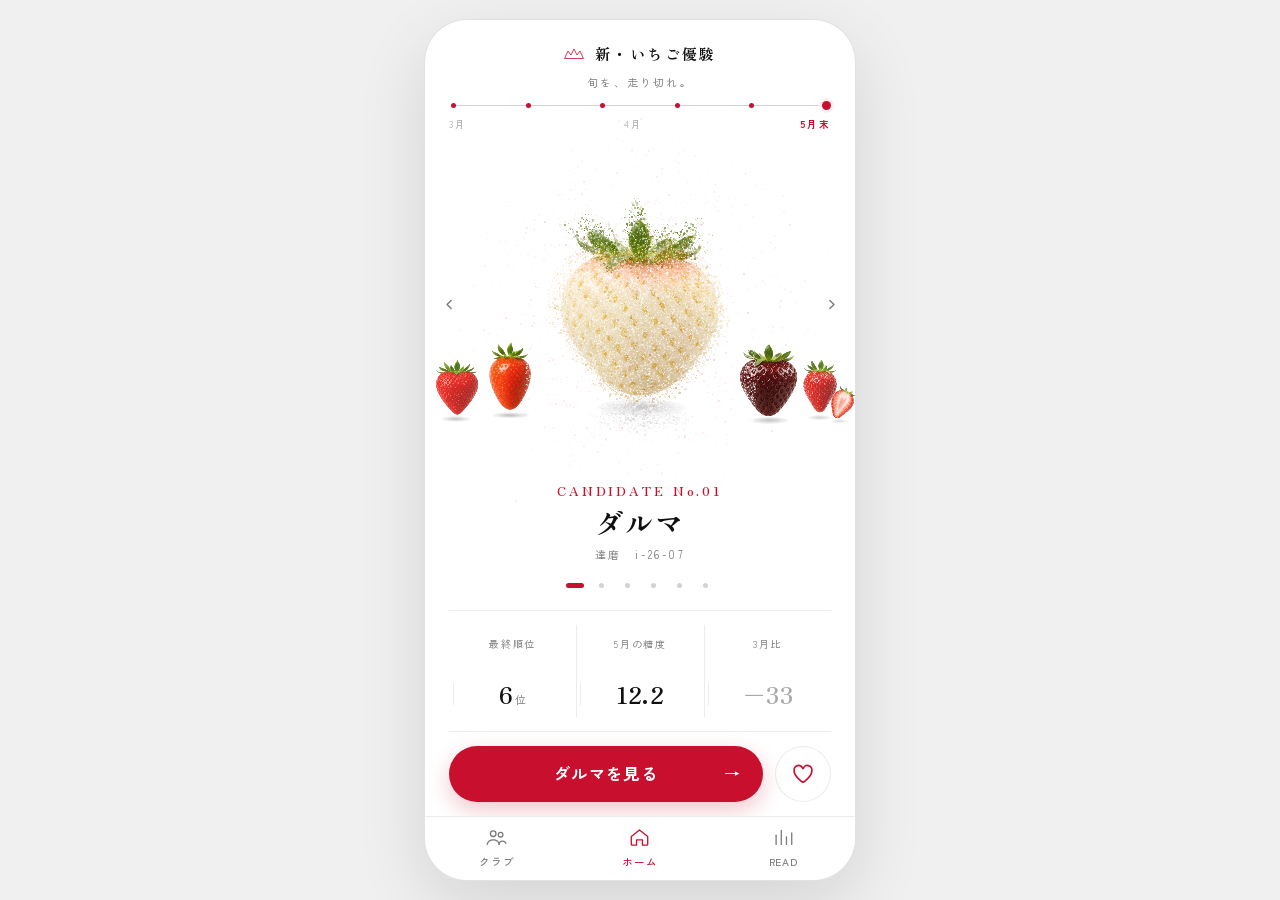
==== commit 6b7a8e3d: "端末に古いHTMLが残っていても、必ず最新版に入れ替わるようにする GitHub PagesはHTMLに max-age=600 を付けるため、一度読むと10分は古いHTMLが返り、 そのHTMLが指" ====
--- a/index.html
+++ b/index.html
@@ -13,9 +13,18 @@
 <link rel="preconnect" href="https://fonts.googleapis.com"><link rel="preconnect" href="https://fonts.gstatic.com" crossorigin>
 <link rel="preload" as="style" href="https://fonts.googleapis.com/css2?family=Zen+Old+Mincho:wght@700;900&amp;family=Zen+Kaku+Gothic+New:wght@400;500;700&amp;display=swap" onload="this.rel='stylesheet'">
 <noscript><link rel="stylesheet" href="https://fonts.googleapis.com/css2?family=Zen+Old+Mincho:wght@700;900&amp;family=Zen+Kaku+Gothic+New:wght@400;500;700&amp;display=swap"></noscript>
-<link rel="stylesheet" href="ui.css?v=130">
+<link rel="stylesheet" href="ui.css?v=131">
 </head>
 <body>
+<script>
+/* 端末が古いindex.htmlを握っていても、必ず最新版へ入れ替える */
+(function(){var V="131",q=new URLSearchParams(location.search);
+ if(q.get("b")===V)return;
+ fetch("v.txt?t="+Date.now(),{cache:"no-store"}).then(function(r){return r.text()}).then(function(t){
+   t=(t||"").trim();
+   if(t&&t!==V){q.set("b",t);location.replace(location.pathname+"?"+q+location.hash);}
+ }).catch(function(){});})();
+</script>
 <script>if(new URLSearchParams(location.search).get("still")==="1")document.documentElement.className="still";</script>
 <div id="shell">
   <div id="grid"></div>
@@ -39,8 +48,8 @@
   </nav>
   <div id="toast"></div>
 </div>
-<script src="data.js?v=130"></script>
-<script src="field.js?v=121"></script>
-<script src="app.js?v=130"></script>
+<script src="data.js?v=131"></script>
+<script src="field.js?v=131"></script>
+<script src="app.js?v=131"></script>
 </body>
 </html>
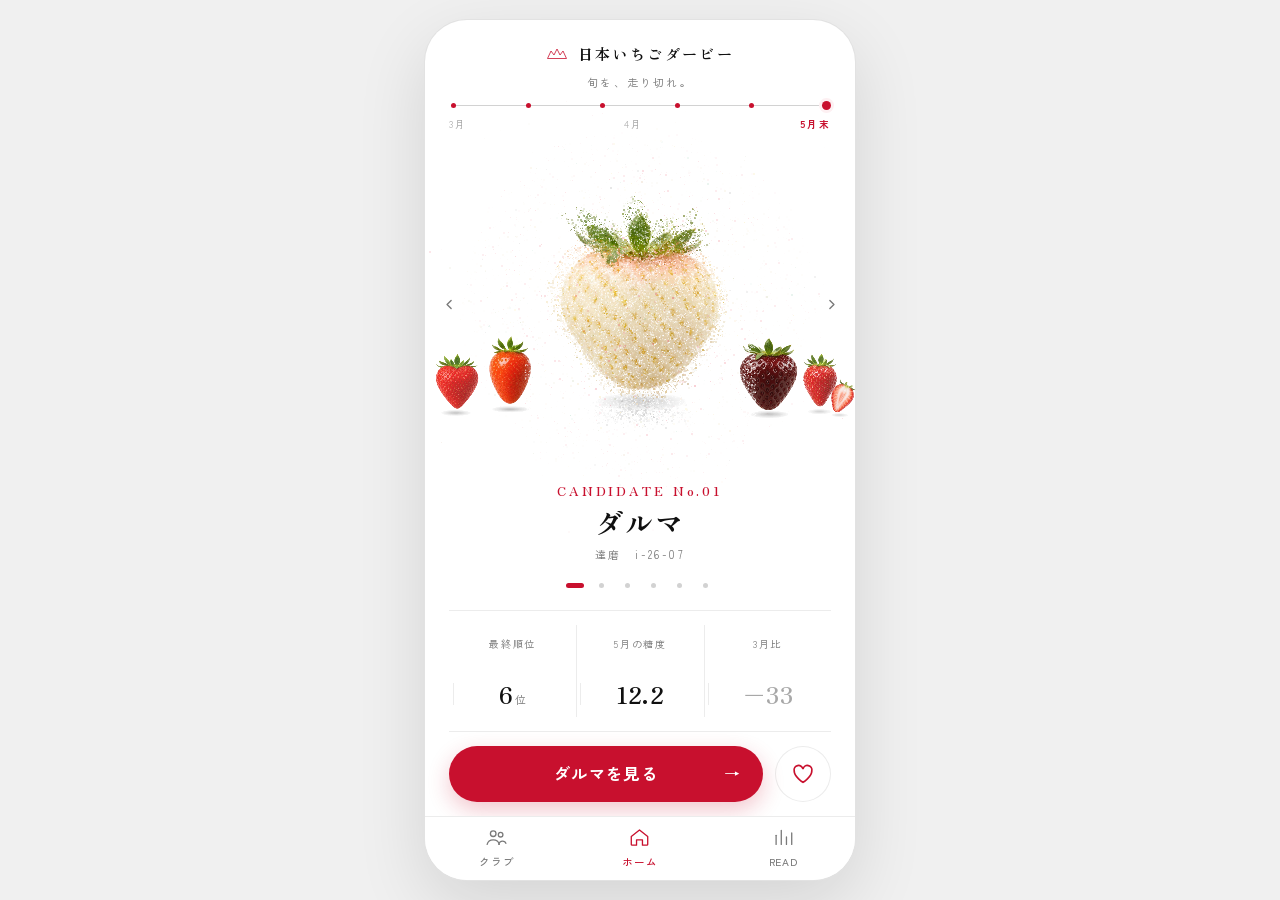
==== commit 6a62fd6d: "企画書の粒度に合わせて整理。突かれる余地のある記述を落とす ・名称を「日本いちごダービー」に戻した（印刷した券の表記と一致）。決着は5月30日 ・いちご券から金額行を削除。「合計 ★★★100口 ★★" ====
--- a/index.html
+++ b/index.html
@@ -4,21 +4,21 @@
 <meta charset="utf-8">
 <meta name="viewport" content="width=device-width,initial-scale=1,viewport-fit=cover,maximum-scale=1,minimum-scale=1,user-scalable=no">
 <meta name="theme-color" content="#ffffff">
-<title>新・いちご優駿 ｜ 旬を、走り切れ。</title>
+<title>日本いちごダービー ｜ 旬を、走り切れ。</title>
 <link rel="manifest" href="manifest.json">
 <link rel="apple-touch-icon" href="img/icon-192.png">
 <meta name="apple-mobile-web-app-capable" content="yes">
 <meta name="apple-mobile-web-app-status-bar-style" content="default">
-<meta name="apple-mobile-web-app-title" content="新・いちご優駿">
+<meta name="apple-mobile-web-app-title" content="日本いちごダービー">
 <link rel="preconnect" href="https://fonts.googleapis.com"><link rel="preconnect" href="https://fonts.gstatic.com" crossorigin>
 <link rel="preload" as="style" href="https://fonts.googleapis.com/css2?family=Zen+Old+Mincho:wght@700;900&amp;family=Zen+Kaku+Gothic+New:wght@400;500;700&amp;display=swap" onload="this.rel='stylesheet'">
 <noscript><link rel="stylesheet" href="https://fonts.googleapis.com/css2?family=Zen+Old+Mincho:wght@700;900&amp;family=Zen+Kaku+Gothic+New:wght@400;500;700&amp;display=swap"></noscript>
-<link rel="stylesheet" href="ui.css?v=131">
+<link rel="stylesheet" href="ui.css?v=140">
 </head>
 <body>
 <script>
 /* 端末が古いindex.htmlを握っていても、必ず最新版へ入れ替える */
-(function(){var V="131",q=new URLSearchParams(location.search);
+(function(){var V="140",q=new URLSearchParams(location.search);
  if(q.get("b")===V)return;
  fetch("v.txt?t="+Date.now(),{cache:"no-store"}).then(function(r){return r.text()}).then(function(t){
    t=(t||"").trim();
@@ -48,8 +48,8 @@
   </nav>
   <div id="toast"></div>
 </div>
-<script src="data.js?v=131"></script>
-<script src="field.js?v=131"></script>
-<script src="app.js?v=131"></script>
+<script src="data.js?v=140"></script>
+<script src="field.js?v=140"></script>
+<script src="app.js?v=140"></script>
 </body>
 </html>
